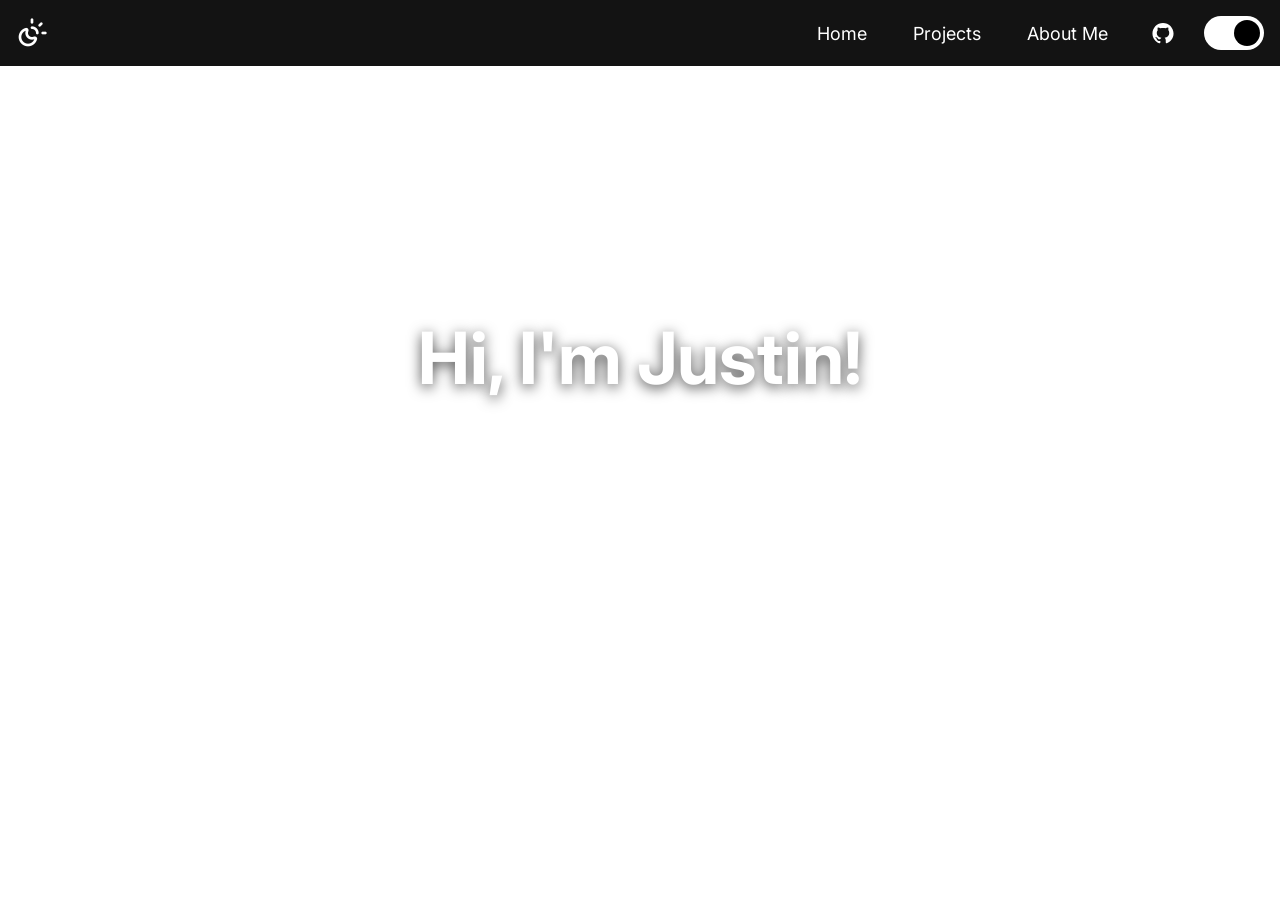
==== index.html @ 61136149 "Redo button functionality: changes backgrounds" ====
<!DOCTYPE html>
<html>

<head>
    <meta charset="UTF-8">
    <meta name="viewport" content="width=device-width, initial-scale=1.0">
    <link rel="icon" href="./images/icons/icon.png" type="image/png">
    <link rel="stylesheet" href="./css/style.css">
    <script src="js/script.js"></script>
    <link rel="preload" as="image" href="./images/fishermen_at_sea.jpg">
    <link rel="preload" as="image" href="./images/sunrise.jpg">
    <title>Justin Chiam</title>
</head>

<body>
    <nav class="navbar">
        <div class="icon">
            <a href="/">
                <img class="icon-img" src="images/icons/icon.png" alt="Sun and moon">
            </a>
        </div>

        <div class="nav-actions">
            <ul class="nav-links">
                <li><a href="/">Home</a></li>
                <li><a href="projects.html">Projects</a></li>
                <li><a href="about.html">About Me</a></li>
            </ul>

            <a class="github-link" href="https://github.com/justin-chiam">
                <img class="github-icon" src="images/mark-github-24.svg" alt="My GitHub profile">
            </a>

            <label class="switch">
                <input type="checkbox" onclick="toggleTheme()" checked>
                <span class="slider round"></span>
            </label>
        </div>
    </nav>

    <main>
        <div class="header-row">
            <h1 class="heading">Hi, I'm Justin!</h1>
        </div>
    </main>
</body>

</html>
---- css/style.css ----
@import url('https://fonts.googleapis.com/css2?family=Inter:wght@400;500;600;700&display=swap');

* {
    margin: 0;
    padding: 0;
    box-sizing: border-box;
}

:root {
    --bg-color: #000000;
    --text-color: #ffffff;
    --surface-color: #131313;
    --surface-border: #1a1814;
    --link-color: #ffffff;
    --link-hover-bg: #4c9e9e;
    --transition-speed: 0.4s;
    --navbar-height: 64px;
}

body {
    min-height: 100vh;
    color: var(--text-color);
    font-family: "Inter", Arial, sans-serif;
    font-size: 24px;
    padding-top: var(--navbar-height);
    overflow: hidden;
    transition: color var(--transition-speed);
}

body.light-mode {
    --surface-color: #ededed;
    --surface-border: #e5e7eb;
    --link-color: #000000;
    --link-hover-bg: #d7eeee;
}

body::before,
body::after {
    content: "";
    position: fixed;
    inset: 0;
    z-index: -1;

    background-size: cover;
    background-position: center;
    background-repeat: no-repeat;
    transition: opacity var(--transition-speed);
}

body::before {
    background-image: url("../images/sunrise.jpg");
    opacity: 1;
}

body::after {
    background-image: url("../images/fishermen_at_sea.jpg");
    opacity: 0;
}

body.light-mode::before {
    opacity: 0;
}

body.light-mode::after {
    opacity: 1;
}

.light-mode .icon-img {
    filter: invert();
}

.navbar {
    display: flex;
    align-items: center;
    justify-content: space-between;
    position: fixed;
    top: 0;
    width: 100%;
    padding: 16px;
    background-color: var(--surface-color);
    min-height: var(--navbar-height);
    z-index: 1000;
    transition: background-color var(--transition-speed), border-color var(--transition-speed);
}

.icon-img {
    width: 32px;
    height: 32px;
    display: block;
}

.nav-actions {
    display: flex;
    align-items: center;
    gap: 24px;
}

.nav-links {
    display: flex;
    gap: 1em;
    font-size: 18px;
}

.nav-links li {
    list-style: none;
}

.nav-links a {
    color: var(--link-color);
    text-decoration: none;
    padding: 5px 14px;
    border-radius: 5px;
    transition: background-color var(--transition-speed) ease, color var(--transition-speed);
}

.nav-links a:hover {
    background-color: var(--link-hover-bg);
}

.github-link {
    display: inline-flex;
    align-items: center;
    justify-content: center;
    width: 34px;
    height: 34px;
    border-radius: 6px;
    transition: background-color var(--transition-speed) ease, color var(--transition-speed);
}

.github-link:hover {
    background-color: var(--link-hover-bg);
}

.github-icon {
    width: 22px;
    height: 22px;
    filter: invert();
}

.light-mode .github-icon {
    filter: none;
}

.header-row {
    display: flex;
    position: relative;
    justify-content: center;
    align-items: center;
}

.heading {
  text-align: center;
  text-shadow: 0 3px 14px #000000B3;
  margin-top: 250px;
  font-size: 72px;
}

/* Light/dark mode toggle button */
.switch {
    position: relative;
    display: inline-block;
    width: 60px;
    height: 34px;
}

.switch input {
    opacity: 0;
    width: 0;
    height: 0;
}

.slider {
    position: absolute;
    inset: 0;
    cursor: pointer;
    background-color: #000000;
    transition: background-color var(--transition-speed);
}

.slider::before {
    content: "";
    position: absolute;
    left: 4px;
    bottom: 4px;
    width: 26px;
    height:26px;
    background-color: #ffffff;
    transition: transform var(--transition-speed), background-color var(--transition-speed);
}

input:checked + .slider {
    background-color: #ffffff;
}

input:checked + .slider::before {
    transform: translateX(26px);
    background-color: #000000;
}

.slider.round {
  border-radius: 34px;
}

.slider.round:before {
  border-radius: 50%;
}
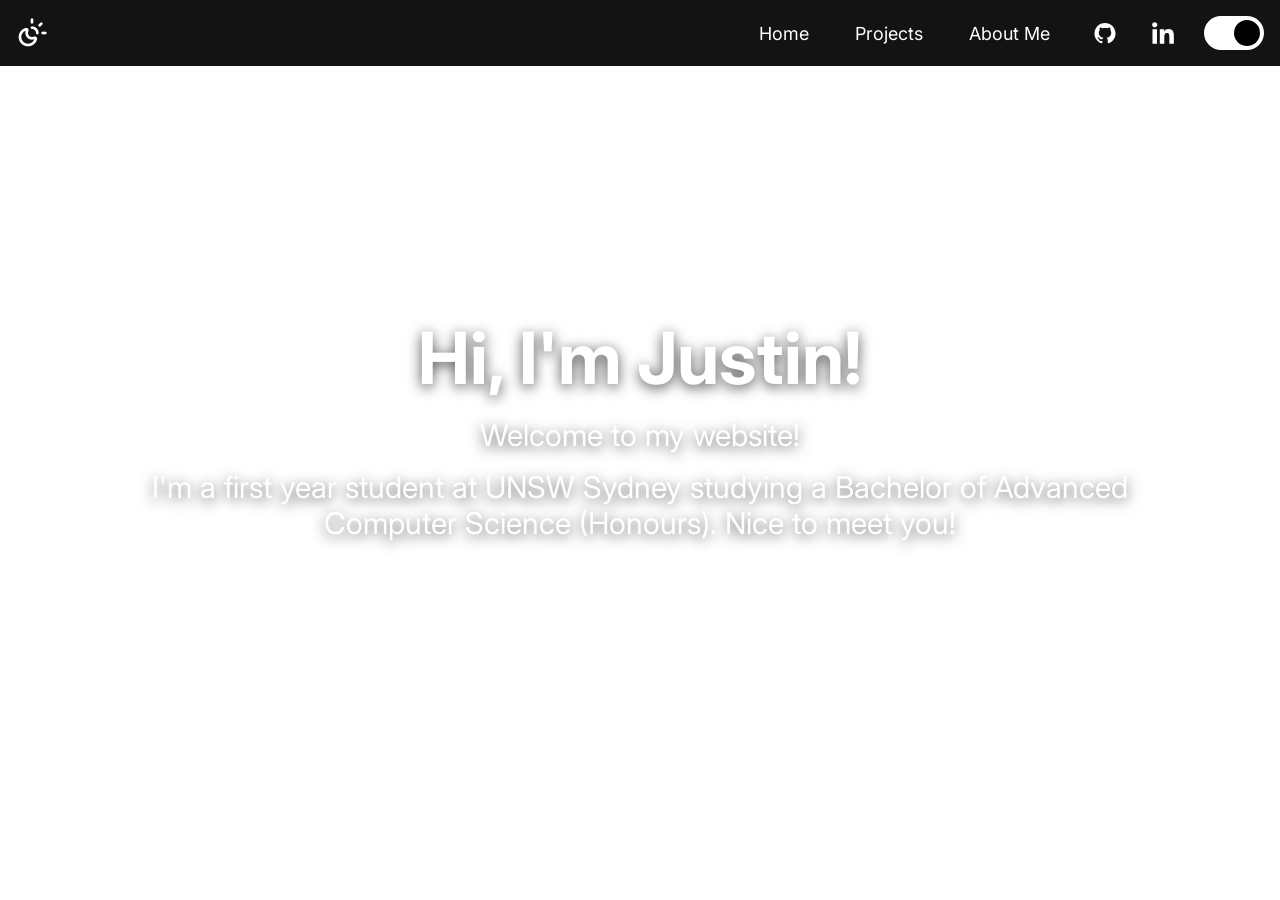
==== commit f38156dc: "Add transitioning text to body and LinkedIn icon to navbar" ====
--- a/index.html
+++ b/index.html
@@ -27,8 +27,12 @@
                 <li><a href="about.html">About Me</a></li>
             </ul>
 
-            <a class="github-link" href="https://github.com/justin-chiam">
-                <img class="github-icon" src="images/mark-github-24.svg" alt="My GitHub profile">
+            <a class="social-link" href="https://github.com/justin-chiam">
+                <img class="social-icon" src="images/mark-github-24.svg" alt="My GitHub profile">
+            </a>
+
+            <a class="social-link" href="https://www.linkedin.com/in/justin-chiam">
+                <img class="social-icon" src="images/linkedin.svg" alt="My LinkedIn profile">
             </a>
 
             <label class="switch">
@@ -42,6 +46,17 @@
         <div class="header-row">
             <h1 class="heading">Hi, I'm Justin!</h1>
         </div>
+        <div class="home-content">
+            <div class="theme-text day-text">
+                <p class="home-content-paragraph">Welcome to my website!</p>
+                <p class="home-content-paragraph">I'm a first year student at UNSW Sydney studying a Bachelor of Advanced Computer Science (Honours). Nice to meet you!</p>
+            </div>
+
+            <div class="theme-text night-text">
+                <p class="home-content-paragraph">Welcome to my website!</p>
+                <p class="home-content-paragraph">This is night text</p>
+            </div>
+        </div>
     </main>
 </body>
 
--- a/css/style.css
+++ b/css/style.css
@@ -40,7 +40,6 @@
     position: fixed;
     inset: 0;
     z-index: -1;
-
     background-size: cover;
     background-position: center;
     background-repeat: no-repeat;
@@ -117,7 +116,7 @@
     background-color: var(--link-hover-bg);
 }
 
-.github-link {
+.social-link {
     display: inline-flex;
     align-items: center;
     justify-content: center;
@@ -127,17 +126,17 @@
     transition: background-color var(--transition-speed) ease, color var(--transition-speed);
 }
 
-.github-link:hover {
+.social-link:hover {
     background-color: var(--link-hover-bg);
 }
 
-.github-icon {
+.social-icon {
     width: 22px;
     height: 22px;
     filter: invert();
 }
 
-.light-mode .github-icon {
+.light-mode .social-icon {
     filter: none;
 }
 
@@ -153,6 +152,39 @@
   text-shadow: 0 3px 14px #000000B3;
   margin-top: 250px;
   font-size: 72px;
+}
+
+.theme-text {
+    transition: opacity var(--transition-speed);
+}
+
+.night-text {
+    display: none;
+}
+
+body.light-mode .day-text {
+    display: none;
+}
+
+body.light-mode .night-text {
+    display: block;
+}
+
+.home-content {
+    display: flex;
+    flex-direction: column;
+    position: relative;
+    justify-content: center;
+    align-items: center;
+    max-width: 80%;
+    margin: auto;
+}
+
+.home-content-paragraph {
+    text-align: center;
+    text-shadow: 0 3px 14px #000000B3;
+    margin-top: 16px;
+    font-size: 30px;
 }
 
 /* Light/dark mode toggle button */
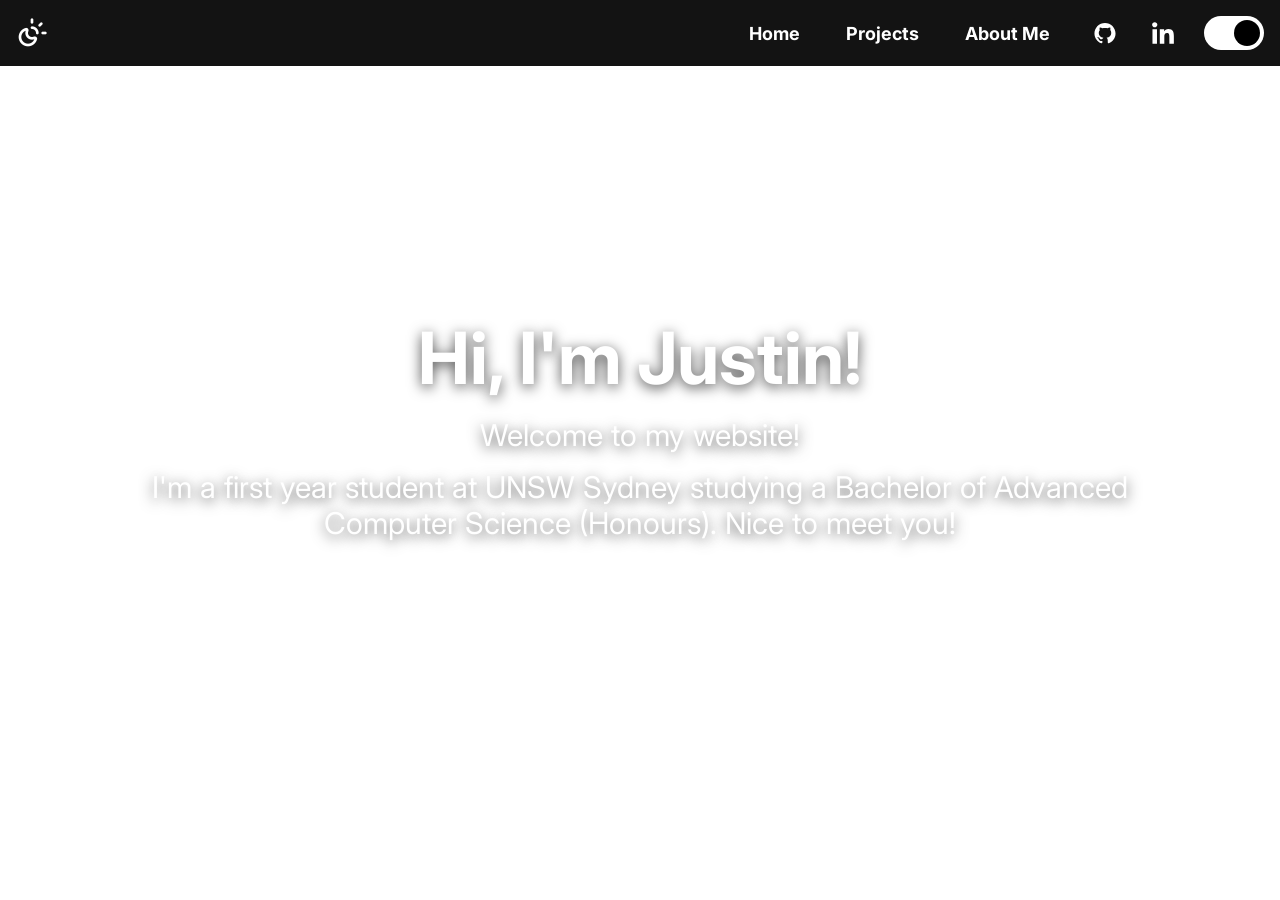
==== commit 6412d71d: "Add projects" ====
--- a/index.html
+++ b/index.html
@@ -7,8 +7,8 @@
     <link rel="icon" href="./images/icons/icon.png" type="image/png">
     <link rel="stylesheet" href="./css/style.css">
     <script src="js/script.js"></script>
+    <link rel="preload" as="image" href="./images/sunrise.jpg">
     <link rel="preload" as="image" href="./images/fishermen_at_sea.jpg">
-    <link rel="preload" as="image" href="./images/sunrise.jpg">
     <title>Justin Chiam</title>
 </head>
 
--- a/css/style.css
+++ b/css/style.css
@@ -9,12 +9,14 @@
 :root {
     --bg-color: #000000;
     --text-color: #ffffff;
+    --heading-color: #ffffff;
     --surface-color: #131313;
     --surface-border: #1a1814;
     --link-color: #ffffff;
     --link-hover-bg: #4c9e9e;
     --transition-speed: 0.4s;
     --navbar-height: 64px;
+    --project-box-bg: #1a1814;
 }
 
 body {
@@ -23,15 +25,16 @@
     font-family: "Inter", Arial, sans-serif;
     font-size: 24px;
     padding-top: var(--navbar-height);
-    overflow: hidden;
     transition: color var(--transition-speed);
 }
 
 body.light-mode {
+    --text-color: #000000;
     --surface-color: #ededed;
     --surface-border: #e5e7eb;
     --link-color: #000000;
     --link-hover-bg: #d7eeee;
+    --project-box-bg: #e5e7eb;
 }
 
 body::before,
@@ -98,6 +101,7 @@
     display: flex;
     gap: 1em;
     font-size: 18px;
+    font-weight: bold;
 }
 
 .nav-links li {
@@ -148,10 +152,11 @@
 }
 
 .heading {
-  text-align: center;
-  text-shadow: 0 3px 14px #000000B3;
-  margin-top: 250px;
-  font-size: 72px;
+    color: var(--heading-color);
+    text-align: center;
+    text-shadow: 0 3px 14px #000000B3;
+    margin-top: 250px;
+    font-size: 72px;
 }
 
 .theme-text {
@@ -230,9 +235,65 @@
 }
 
 .slider.round {
-  border-radius: 34px;
+    border-radius: 34px;
 }
 
 .slider.round:before {
-  border-radius: 50%;
+    border-radius: 50%;
+}
+
+.project-boxes {
+    display: flex;
+    flex-direction: column;
+    justify-content: center;
+    gap: 20px;
+    width: 1000px;
+    margin: 0 auto;
+    margin-top: 25px;
+}
+
+.project-box {
+    position: relative;
+    width: 100%;
+    min-height: 180px;
+    padding: 24px 76px 24px 32px;
+    box-sizing: border-box;
+    color: var(--text-color);
+    text-align: left;
+    border: 2px solid var(--project-box-bg);
+    border-radius: 20px;
+    background-color: var(--project-box-bg);
+    transition:
+        color var(--transition-speed) ease,
+        background-color var(--transition-speed) ease,
+        border-color var(--transition-speed) ease,
+        transform var(--transition-speed) ease;
+}
+
+.project-github-link {
+    position: absolute;
+    top: 22px;
+    right: 28px;
+    display: inline-flex;
+    align-items: center;
+    justify-content: center;
+    width: 36px;
+    height: 36px;
+    border-radius: 8px;
+    transition: background-color var(--transition-speed) ease, color var(--transition-speed);
+}
+
+.project-github-link:hover {
+    background-color: var(--link-hover-bg);
+}
+
+.project-github-icon {
+    width: 24px;
+    height: 24px;
+    filter: invert();
+    transition: filter var(--transition-speed) ease;
+}
+
+.light-mode .project-github-icon {
+    filter: none;
 }
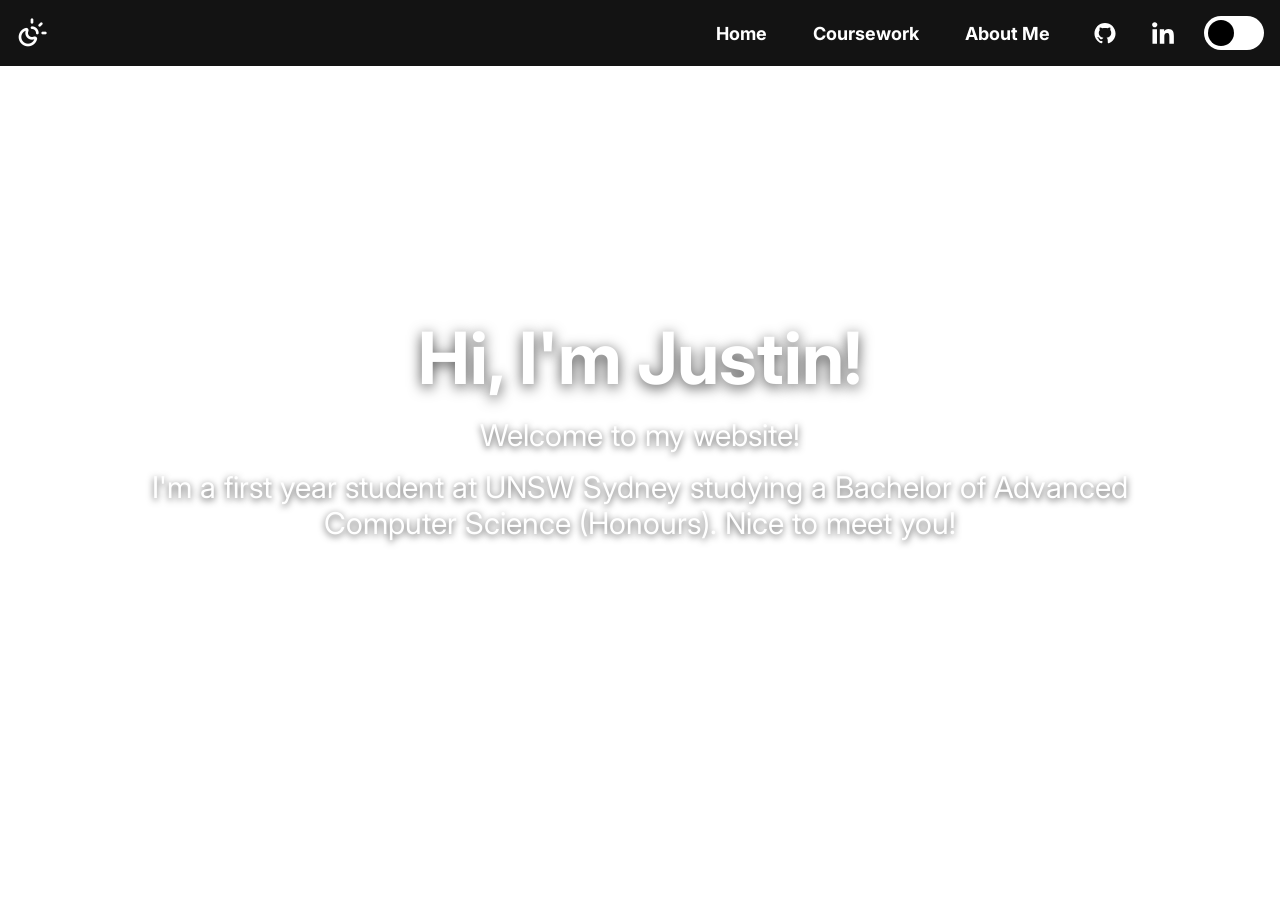
==== commit 34c37834: "Add more night mode functionality, including coursework/projects page" ====
--- a/index.html
+++ b/index.html
@@ -23,20 +23,23 @@
         <div class="nav-actions">
             <ul class="nav-links">
                 <li><a href="/">Home</a></li>
-                <li><a href="projects.html">Projects</a></li>
+                <li><a href="work.html">
+                    <span class="nav-label day-view">Coursework</span>
+                    <span class="nav-label night-view">Projects</span>
+                </a></li>
                 <li><a href="about.html">About Me</a></li>
             </ul>
 
             <a class="social-link" href="https://github.com/justin-chiam">
-                <img class="social-icon" src="images/mark-github-24.svg" alt="My GitHub profile">
+                <img class="social-icon" src="images/mark-github-24.svg" alt="My GitHub profile" title="My GitHub profile">
             </a>
 
             <a class="social-link" href="https://www.linkedin.com/in/justin-chiam">
-                <img class="social-icon" src="images/linkedin.svg" alt="My LinkedIn profile">
+                <img class="social-icon" src="images/linkedin.svg" alt="My LinkedIn profile" title="My LinkedIn profile">
             </a>
 
             <label class="switch">
-                <input type="checkbox" onclick="toggleTheme()" checked>
+                <input type="checkbox" onclick="toggleTheme()">
                 <span class="slider round"></span>
             </label>
         </div>
@@ -46,17 +49,18 @@
         <div class="header-row">
             <h1 class="heading">Hi, I'm Justin!</h1>
         </div>
-        <div class="home-content">
-            <div class="theme-text day-text">
+
+        <section class="home-content">
+            <div class="theme-text day-view">
                 <p class="home-content-paragraph">Welcome to my website!</p>
                 <p class="home-content-paragraph">I'm a first year student at UNSW Sydney studying a Bachelor of Advanced Computer Science (Honours). Nice to meet you!</p>
             </div>
 
-            <div class="theme-text night-text">
+            <div class="theme-text night-view">
                 <p class="home-content-paragraph">Welcome to my website!</p>
-                <p class="home-content-paragraph">This is night text</p>
+                <p class="home-content-paragraph">I'm a tech enthusiast who enjoys exploring new technologies, working on personal projects and learning how the world works.</p>
             </div>
-        </div>
+        </section>
     </main>
 </body>
 
--- a/css/style.css
+++ b/css/style.css
@@ -7,13 +7,16 @@
 }
 
 :root {
-    --bg-color: #000000;
     --text-color: #ffffff;
+    --main-text-color: #ffffff;
     --heading-color: #ffffff;
+    --shadow-color: #000000B3;
     --surface-color: #131313;
     --surface-border: #1a1814;
     --link-color: #ffffff;
     --link-hover-bg: #4c9e9e;
+    --slider-main-color: #000000;
+    --slider-secondary-color: #ffffff;
     --transition-speed: 0.4s;
     --navbar-height: 64px;
     --project-box-bg: #1a1814;
@@ -23,12 +26,12 @@
     min-height: 100vh;
     color: var(--text-color);
     font-family: "Inter", Arial, sans-serif;
-    font-size: 24px;
+    font-size: 20px;
     padding-top: var(--navbar-height);
     transition: color var(--transition-speed);
 }
 
-body.light-mode {
+body.night-mode {
     --text-color: #000000;
     --surface-color: #ededed;
     --surface-border: #e5e7eb;
@@ -59,15 +62,15 @@
     opacity: 0;
 }
 
-body.light-mode::before {
+body.night-mode::before {
     opacity: 0;
 }
 
-body.light-mode::after {
+body.night-mode::after {
     opacity: 1;
 }
 
-.light-mode .icon-img {
+.night-mode .icon-img {
     filter: invert();
 }
 
@@ -140,7 +143,7 @@
     filter: invert();
 }
 
-.light-mode .social-icon {
+.night-mode .social-icon {
     filter: none;
 }
 
@@ -154,7 +157,7 @@
 .heading {
     color: var(--heading-color);
     text-align: center;
-    text-shadow: 0 3px 14px #000000B3;
+    text-shadow: 0 3px 14px var(--shadow-color);
     margin-top: 250px;
     font-size: 72px;
 }
@@ -163,16 +166,32 @@
     transition: opacity var(--transition-speed);
 }
 
-.night-text {
+.nav-label {
+    transition: opacity var(--transition-speed);
+}
+
+.projects-content {
+    transition: opacity var(--transition-speed);
+}
+
+.night-view {
     display: none;
 }
 
-body.light-mode .day-text {
+body.night-mode .day-view {
     display: none;
 }
 
-body.light-mode .night-text {
+body.night-mode .night-view {
     display: block;
+}
+
+.nav-links .night-view {
+    display: none;
+}
+
+body.night-mode .nav-links .night-view {
+    display: inline;
 }
 
 .home-content {
@@ -186,13 +205,14 @@
 }
 
 .home-content-paragraph {
+    color: var(--main-text-color);
     text-align: center;
-    text-shadow: 0 3px 14px #000000B3;
+    text-shadow: 0 2px 7px var(--shadow-color);
     margin-top: 16px;
     font-size: 30px;
 }
 
-/* Light/dark mode toggle button */
+/* night/dark mode toggle button */
 .switch {
     position: relative;
     display: inline-block;
@@ -210,7 +230,7 @@
     position: absolute;
     inset: 0;
     cursor: pointer;
-    background-color: #000000;
+    background-color: var(--slider-secondary-color);
     transition: background-color var(--transition-speed);
 }
 
@@ -221,17 +241,17 @@
     bottom: 4px;
     width: 26px;
     height:26px;
-    background-color: #ffffff;
+    background-color: var(--slider-main-color);
     transition: transform var(--transition-speed), background-color var(--transition-speed);
 }
 
 input:checked + .slider {
-    background-color: #ffffff;
+    background-color: var(--slider-main-color);
 }
 
 input:checked + .slider::before {
     transform: translateX(26px);
-    background-color: #000000;
+    background-color: var(--slider-secondary-color);
 }
 
 .slider.round {
@@ -248,8 +268,7 @@
     justify-content: center;
     gap: 20px;
     width: 1000px;
-    margin: 0 auto;
-    margin-top: 25px;
+    margin: 25px auto 25px;
 }
 
 .project-box {
@@ -294,6 +313,6 @@
     transition: filter var(--transition-speed) ease;
 }
 
-.light-mode .project-github-icon {
+.night-mode .project-github-icon {
     filter: none;
 }
